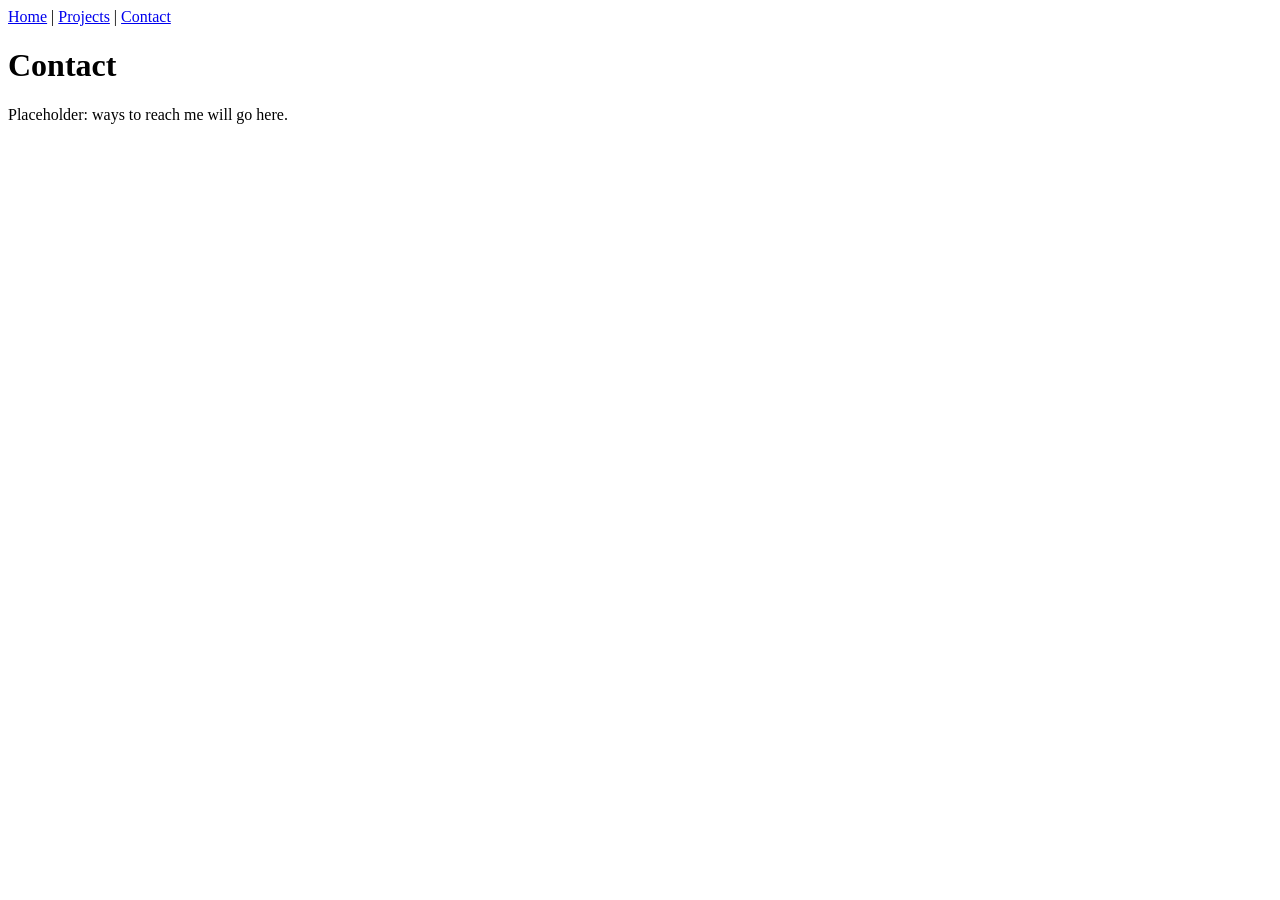
==== contact.html @ 7cff1d0b "Add site skeleton: home, projects and contact pages with shared menu Co-Authored-By: Claude Opus 5.5" ====
<!DOCTYPE html>
<html lang="en">
<head>
  <meta charset="UTF-8">
  <meta name="viewport" content="width=device-width, initial-scale=1">
  <title>Contact · Halime Barut</title>
</head>
<body>
  <!-- Shared menu: the same on every page. Only aria-current moves. -->
  <nav aria-label="Main">
    <a href="index.html">Home</a> |
    <a href="projects.html">Projects</a> |
    <a href="contact.html" aria-current="page">Contact</a>
  </nav>

  <main>
    <h1>Contact</h1>
    <p>Placeholder: ways to reach me will go here.</p>
  </main>
</body>
</html>
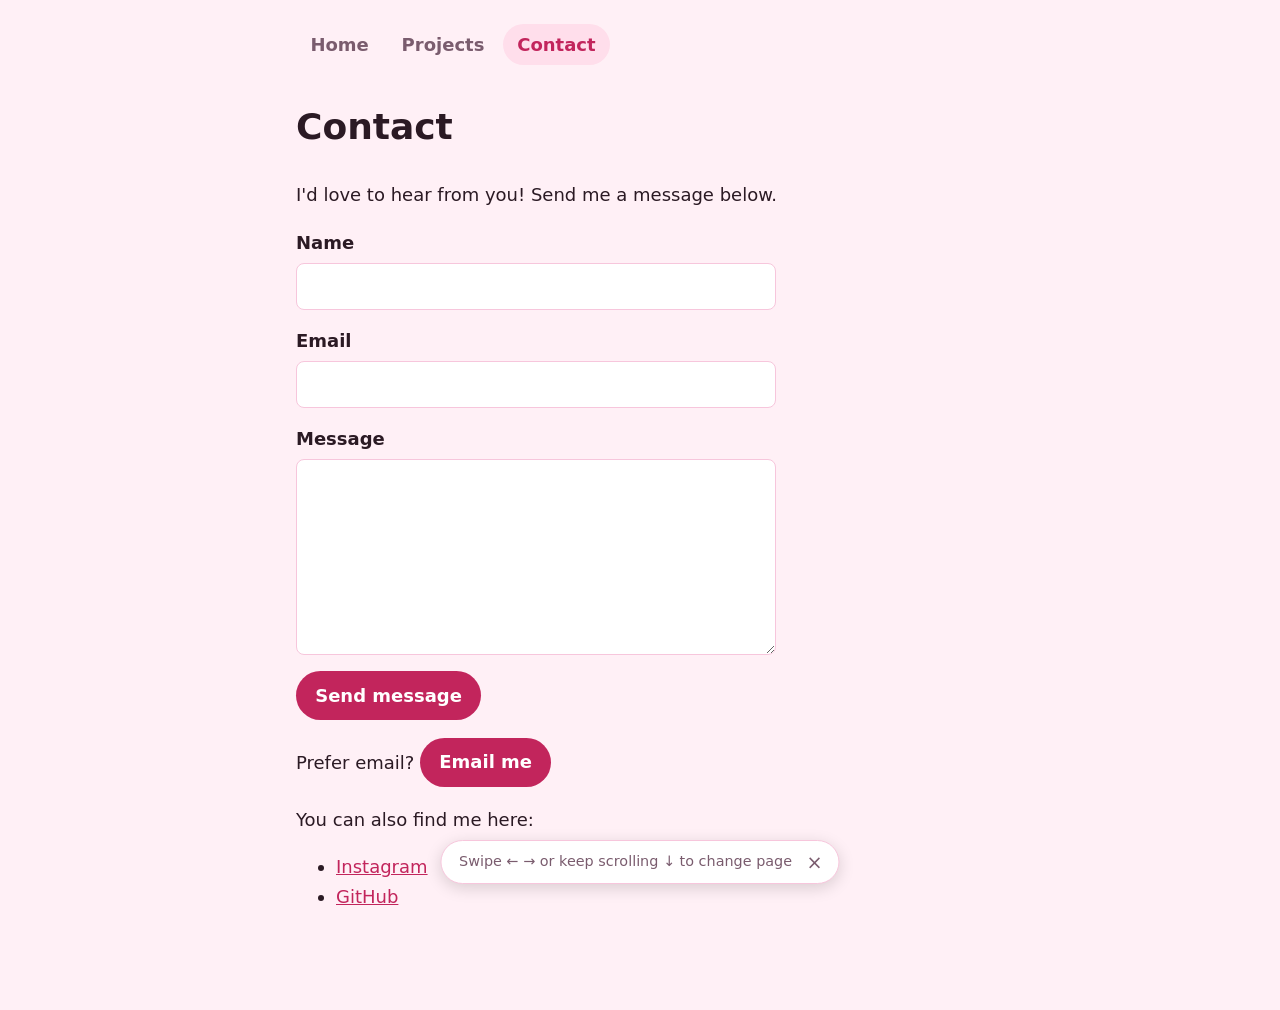
==== commit 00658fe9: "Add pink theme, contact form, Rıdvan section and swipe/scroll page navigation - Shared style.css wit" ====
--- a/contact.html
+++ b/contact.html
@@ -4,18 +4,45 @@
   <meta charset="UTF-8">
   <meta name="viewport" content="width=device-width, initial-scale=1">
   <title>Contact · Halime Barut</title>
+  <link rel="stylesheet" href="style.css">
+  <script src="swipe.js" defer></script>
 </head>
 <body>
   <!-- Shared menu: the same on every page. Only aria-current moves. -->
-  <nav aria-label="Main">
-    <a href="index.html">Home</a> |
-    <a href="projects.html">Projects</a> |
+  <nav class="site-nav" aria-label="Main">
+    <a href="index.html">Home</a>
+    <a href="projects.html">Projects</a>
     <a href="contact.html" aria-current="page">Contact</a>
   </nav>
 
   <main>
     <h1>Contact</h1>
-    <p>Placeholder: ways to reach me will go here.</p>
+    <p>I'd love to hear from you! Send me a message below.</p>
+
+    <!-- Formspree receives the form and emails it to me, so no server of my own is needed. -->
+    <form class="contact-form" action="https://formspree.io/f/mqpebklr" method="POST">
+      <label for="name">Name</label>
+      <input type="text" id="name" name="name" autocomplete="name" required>
+
+      <label for="email">Email</label>
+      <input type="email" id="email" name="email" autocomplete="email" required>
+
+      <label for="message">Message</label>
+      <textarea id="message" name="message" rows="6" required></textarea>
+
+      <button class="button" type="submit">Send message</button>
+    </form>
+
+    <!-- mailto: opens the visitor's email app with my address already filled in -->
+    <p>Prefer email? <a class="button" href="mailto:baruthalime41@gmail.com">Email me</a></p>
+
+    <p>You can also find me here:</p>
+    <ul>
+      <li><a href="https://www.instagram.com/hlm_ee3/">Instagram</a></li>
+      <li><a href="https://github.com/baruthalime41-cmd">GitHub</a></li>
+    </ul>
+
+    <div class="swipe-hint"><span>Swipe ← → or keep scrolling ↓ to change page</span><button class="hint-close" type="button" aria-label="Hide hint">×</button></div>
   </main>
 </body>
 </html>
--- a/style.css
+++ b/style.css
@@ -0,0 +1,221 @@
+/* Shared styles for every page. Change something here and all pages update. */
+
+/* ---------- Colours (change these to restyle the whole site) ---------- */
+/* Theme: pink */
+:root {
+  --bg: #fff0f6;
+  --surface: #ffffff;
+  --text: #2b1a24;
+  --muted: #7a5c6e;
+  --border: #f7c6dc;
+  --accent: #c2255c;
+  --accent-hover: #a61e4d;
+  --accent-soft: #ffdeeb;
+  --accent-text: #ffffff;
+}
+
+/* Dark mode follows the visitor's system setting */
+@media (prefers-color-scheme: dark) {
+  :root {
+    --bg: #1c1218;
+    --surface: #2a1a23;
+    --text: #f8e8f0;
+    --muted: #c4a3b5;
+    --border: #4a2c3c;
+    --accent: #ff8cc0;
+    --accent-hover: #ffb0d4;
+    --accent-soft: #44233a;
+    --accent-text: #2b0f1e;
+  }
+}
+
+/* ---------- Base ---------- */
+/* Padding and borders count inside an element's width, so nothing overflows on phones */
+* {
+  box-sizing: border-box;
+}
+
+body {
+  font-family: system-ui, -apple-system, "Segoe UI", sans-serif;
+  font-size: 1.125rem; /* a little bigger than the browser's default */
+  line-height: 1.65;
+  max-width: 720px;
+  margin: 0 auto;
+  padding: 1.5rem 1rem 5rem; /* extra room at the bottom so the hint doesn't cover text */
+  color: var(--text);
+  background: var(--bg);
+}
+
+a {
+  color: var(--accent);
+}
+
+a:focus-visible,
+button:focus-visible {
+  outline: 3px solid var(--accent);
+  outline-offset: 3px;
+  border-radius: 4px;
+}
+
+/* ---------- Greeting at the very top of Home ---------- */
+.greeting {
+  margin: 0 0 1.5rem;
+  text-align: center;
+  font-size: 2.5rem;
+  line-height: 1.2;
+  color: var(--accent);
+}
+
+/* ---------- Navigation menu (same on every page) ---------- */
+.site-nav {
+  display: flex;
+  flex-wrap: wrap;
+  gap: 0.25rem;
+  margin-bottom: 2rem;
+}
+
+.site-nav a {
+  padding: 0.35rem 0.9rem;
+  border-radius: 999px;
+  font-weight: 600;
+  text-decoration: none;
+  color: var(--muted);
+}
+
+.site-nav a:hover {
+  color: var(--text);
+  background: var(--accent-soft);
+}
+
+/* The page you're on is highlighted */
+.site-nav a[aria-current="page"] {
+  color: var(--accent);
+  background: var(--accent-soft);
+}
+
+/* ---------- Photo with text beside it ---------- */
+/* Side by side; on narrow screens the text moves under the photo */
+.photo-text {
+  display: flex;
+  flex-wrap: wrap;
+  align-items: center;
+  gap: 1.5rem;
+  margin-bottom: 2rem;
+}
+
+.photo-text img {
+  width: 240px;
+  max-width: 100%; /* never wider than the screen */
+  height: auto;    /* keep the photo's shape */
+  border-radius: 12px;
+}
+
+.photo-text p {
+  flex: 1;
+  min-width: 220px;
+  margin: 0;
+}
+
+/* ---------- Buttons ---------- */
+/* Used on both links and real <button>s */
+.button {
+  display: inline-block;
+  padding: 0.6rem 1.2rem;
+  border: none;
+  border-radius: 999px;
+  background: var(--accent);
+  color: var(--accent-text);
+  font: inherit;
+  font-weight: 600;
+  text-decoration: none;
+  cursor: pointer;
+}
+
+.button:hover {
+  background: var(--accent-hover);
+}
+
+/* ---------- Contact form ---------- */
+.contact-form {
+  max-width: 480px;
+}
+
+.contact-form label {
+  display: block;
+  margin-top: 1rem;
+  font-weight: 600;
+}
+
+.contact-form input,
+.contact-form textarea {
+  display: block;
+  width: 100%;
+  margin-top: 0.3rem;
+  padding: 0.5rem;
+  font: inherit;
+  color: var(--text);
+  background: var(--surface);
+  border: 1px solid var(--border);
+  border-radius: 8px;
+}
+
+.contact-form button {
+  margin-top: 1rem;
+}
+
+/* ---------- Swiping between pages (see swipe.js) ---------- */
+/* Fingers can still scroll up/down and zoom, but sideways moves go to swipe.js */
+html {
+  touch-action: pan-y pinch-zoom;
+  /* Stop the browser's own "swipe = go back" and "pull down = reload" so they don't fight with ours */
+  overscroll-behavior: none;
+}
+
+/* Floating hint at the bottom of the screen.
+   It starts hidden below the screen; swipe.js slides it up (.show)
+   and away again when it's dragged down or closed. */
+.swipe-hint {
+  position: fixed;
+  bottom: 1rem;
+  left: 50%;
+  transform: translate(-50%, 200%);
+  opacity: 0;
+  transition: transform 0.3s ease, opacity 0.3s ease;
+  display: flex;
+  align-items: center;
+  gap: 0.5rem;
+  padding: 0.5rem 0.6rem 0.5rem 1.1rem;
+  border: 1px solid var(--border);
+  border-radius: 999px;
+  background: var(--surface);
+  box-shadow: 0 4px 16px rgba(0, 0, 0, 0.15);
+  font-size: 0.9rem;
+  color: var(--muted);
+  /* As wide as the text needs, but never wider than a phone screen */
+  width: max-content;
+  max-width: calc(100% - 2rem);
+  /* Fingers dragging on the hint go to swipe.js, not to scrolling */
+  touch-action: none;
+  cursor: grab;
+  user-select: none;
+}
+
+.swipe-hint.show {
+  transform: translate(-50%, 0);
+  opacity: 1;
+}
+
+.hint-close {
+  border: none;
+  background: none;
+  font: inherit;
+  font-size: 1.2rem;
+  line-height: 1;
+  padding: 0.2rem 0.4rem;
+  color: var(--muted);
+  cursor: pointer;
+}
+
+.hint-close:hover {
+  color: var(--accent);
+}
